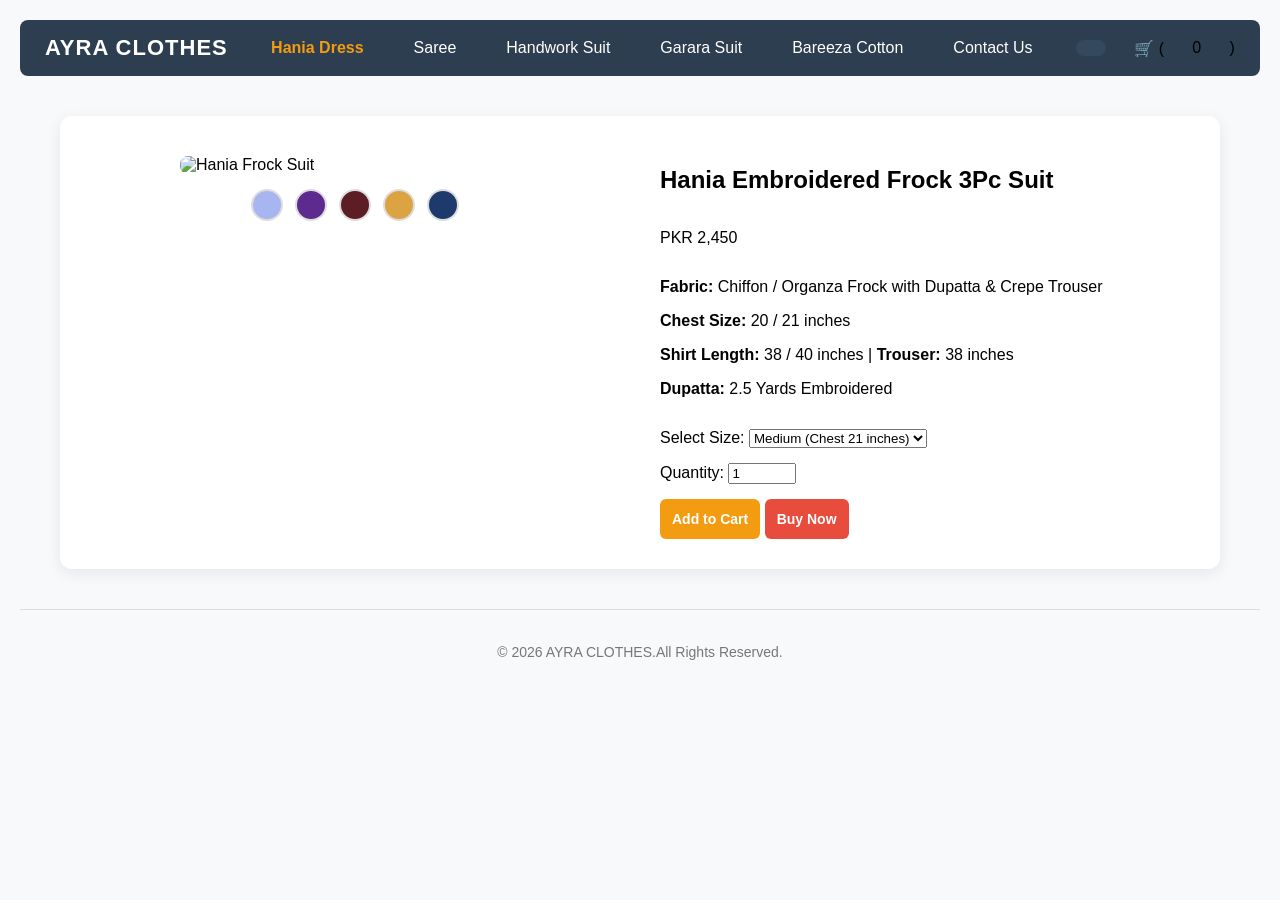
==== index.html @ dd054c4e "Add files via upload" ====
<!DOCTYPE html>
<html lang="en">
<head>
    <meta charset="UTF-8">
    <meta name="viewport" content="width=device-width, initial-scale=1.0">
    <title>AYRA CLOTHES</title>
    <link rel="stylesheet" href="style.css">
</head>
<body>

    <header>
    <header class="navbar">
        <div class="logo">AYRA CLOTHES</div>
        <nav class="nav-links">
            <a href="product.html" class="active">Hania Dress</a>
            <a href="saree.html">Saree</a>
            <a href="handwork.html">Handwork Suit</a>
            <a href="garara-suit.html">Garara Suit</a>
            <a href="cotton-suit.html">Bareeza Cotton</a>
            <a href="#" onclick="openContactModal()">Contact Us</a>
        </nav>
        <div class="cart-icon" onclick="openCartModal()" style="cursor: pointer;"></div>
    🛒 (<span id="cartCount">0</span>)
</div>
</header>

     <div class="product-container">
    <!-- Left Column: Image & Color Swatches -->
    <div class="product-image-section">
        <div class="image-box">
            <img id="mainImage" src="images/Hania_lavender.jpg" alt="Hania Frock Suit">
        </div>
        
        <!-- Color Selection Swatches -->
        <div class="color-swatches">
            <span class="swatch lavender" onclick="changeColor('images/Hania_lavender.jpg')"></span>
            <span class="swatch purple" onclick="changeColor('images/Hania_purple.jpg')"></span>
            <span class="swatch maroon" onclick="changeColor('images/Hania_maroon.jpg')"></span>
            <span class="swatch mustard" onclick="changeColor('images/Hania_mustard.jpg')"></span>
            <span class="swatch blue" onclick="changeColor('images/Hania_blue.jpg')"></span>
        </div>
    </div>

    <!-- Right Column: Product Info & Purchase Controls -->
    <div class="product-details-section">
        <h2>Hania Embroidered Frock 3Pc Suit</h2>
        <div class="price-tag">PKR 2,450</div>

        <div class="specs-box">
            <p><b>Fabric:</b> Chiffon / Organza Frock with Dupatta & Crepe Trouser</p>
            <p><b>Chest Size:</b> 20 / 21 inches</p>
            <p><b>Shirt Length:</b> 38 / 40 inches | <b>Trouser:</b> 38 inches</p>
            <p><b>Dupatta:</b> 2.5 Yards Embroidered</p>
        </div>

        <div class="option-group">
            <label>Select Size:</label>
            <select>
                <option>Medium (Chest 21 inches)</option>
                <option>Large (Chest 23 inches)</option>
            </select>
        </div>

        <div class="option-group">
            <label>Quantity:</label>
            <input type="number" value="1" min="1" style="width: 60px;">
        </div>

        <div class="button-group">
            <button class="btn add-cart" onclick="addToCart('Hania embroidered frock', 2450)">Add to Cart</button>
            <button class="btn buy-now" onclick="openModal()">Buy Now</button>
        </div>
    </div>
</div>
<!-- Contact Modal -->
<div id="contactModal" class="modal">
    <div class="modal-content">
        <span class="close-btn" onclick="closeContactModal()">&times;</span>
        <h3>Contact AYRA CLOTHES</h3>
        <p><b>Location:</b> Faisalabad, Pakistan</p>
    </div>
</div>
<!--Footer -->
<footer>
    <p>&copy; 2026 AYRA CLOTHES.All Rights Reserved.</p>
</footer>
<!-- Checkout Modal (Popup Form) -->
<div id="checkoutModal" class="modal">
    <div class="modal-content">
        <span class="close-btn" onclick="closeModal()">&times;</span>
        <h3>Complete Your Order</h3>
        <p><b>Product:</b> Hania Embroidered Frock 3Pc Suit (PKR 2,650 - Delivery Included)</p>

        <form id="orderForm" onsubmit="submitOrder(event)">
            <label>Full Name:</label>
            <input type="text" placeholder="Enter your full name" required>

            <label>Phone Number:</label>
            <input type="tel" placeholder="03XXXXXXXXX" required>

            <label>City:</label>
            <select required>
                <option value="">Select Your City</option>
                <option value="Faisalabad">Faisalabad</option>
                <option value="Lahore">Lahore</option>
                <option value="Karachi">Karachi</option>
                <option value="Islamabad">Islamabad</option>
            </select>

            <label>Delivery Address:</label>
            <textarea placeholder="Complete house address" required></textarea>

            <label>Payment Method:</label>
            <select id="paymentMethod" onchange="togglePaymentFields()" required style="width: 100%;padding: 8px; margin-bottom: 12px; border: 1px solid #ccc; border-radius: 4px;">
              <option value="">select payment method </option> 
                <option value="cod">Cash on Delivery (COD)</option>
                <option value="card">Debit / Credit Card</option>
            </select>
            <!-- YAHAN PASTE KAREIN -->
<p id="codNotice" style="display: none; color: #27ae60; font-size: 13px; margin-top: 5px; font-weight: bold;">
    🚚 PKR 200 Cash on Delivery charges added!
</p>

<!-- Iske niche Card Fields wala section hoga -->
<div id="cardFields" style="display: none; background: #f9f9f9; padding: 10px; border-radius: 5px; margin-bottom: 12px;">
    ...
</div>

            <div id="cardDetails" style="display: none; margin-top: 10px;">
                <label>Card Number:</label>
                <input type="text" placeholder="1234 5678 9101 1121" maxlength="19">

                <div style="display: flex; gap: 10px;">
                    <div style="flex: 1;">
                        <label>Expiry Date:</label>
                        <input type="text" placeholder="MM/YY" maxlength="5">
                    </div>
                    <div style="flex: 1;">
                        <label>CVV:</label>
                        <input type="password" placeholder="123" maxlength="3">
                    </div>
                </div>
            </div>

            <button type="submit" class="btn buy-now" style="margin-top: 15px;">Confirm Order</button>
        </form>
    </div>
</div>
<!-- Cart Modal Popup -->
<div id="cartModal" style="display: none; position: fixed; top: 0; left: 0; width: 100%; height: 100%; background: rgba(0,0,0,0.7); z-index: 999999; justify-content: center; align-items: center;">
    <div style="background: #ffffff; padding: 25px; border-radius: 8px; max-width: 450px; width: 90%; position: relative; color: #333333; box-shadow: 0 5px 15px rgba(0,0,0,0.3);">
        <span onclick="closeCartModal()" style="position: absolute; right: 15px; top: 10px; font-size: 28px; font-weight: bold; cursor: pointer; color: #333;">&times;</span>
        <h3 style="margin-top: 0; border-bottom: 2px solid #f1f1f1; padding-bottom: 10px;">Your Shopping Basket 🛒</h3>
        
        <div id="cartItemsList" style="margin-top: 15px; max-height: 250px; overflow-y: auto;">
            <!-- Added Items yahan show honge -->
        </div>

        <div style="margin-top: 20px; border-top: 1px solid #ddd; padding-top: 12px; display: flex; justify-content: space-between; align-items: center;">
            <h4 style="margin: 0;">Total: PKR <span id="cartTotal">0</span></h4>
            <div>
                <button onclick="clearCart()" style="background: #888; color: white; padding: 7px 12px; border: none; border-radius: 4px; cursor: pointer; margin-right: 5px;">Clear</button>
                <button onclick="closeCartModal(); openModal();" style="background: #27ae60; color: white; padding: 7px 15px; border: none; border-radius: 4px; cursor: pointer; font-weight: bold;">Checkout</button>
            </div>
        </div>
    </div>
</div>
</div>
<script src="script.js"></script>
<script>
let cart = JSON.parse(localStorage.getItem('cartItems')) || [];

function updateCartDisplay() {
    let cartElement = document.getElementById("cartCount");
    if (cartElement) {
        let totalCount = cart.reduce((sum, item) => sum + item.quantity, 0);
        cartElement.innerText = totalCount;
    }
}

// Product add karne ke liye
function addToCart(productName, price) {
    if(!productName) productName = "Handwork Heavy 3Pc Suit";
    if(!price) price = 3500;

    let existingItem = cart.find(item => item.name === productName);
    if (existingItem) {
        existingItem.quantity += 1;
    } else {
        cart.push({ name: productName, price: price, quantity: 1 });
    }
    localStorage.setItem('cartItems', JSON.stringify(cart));
    updateCartDisplay();
    alert("Item added to cart successfully!");
    }

// Basket open karne ke liye
function openCartModal() {
    let listContainer = document.getElementById("cartItemsList");
    let totalElement = document.getElementById("cartTotal");
    
    if (cart.length === 0) {
        listContainer.innerHTML = "<p style='text-align:center; color:#777;'>Your basket is empty!</p>";
        totalElement.innerText = "0";
    } else {
        let html = "<ul style='list-style: none; padding: 0; margin: 0;'>";
        let grandTotal = 0;
        cart.forEach((item) => {
            let itemTotal = item.price * item.quantity;
            grandTotal += itemTotal;
            html += `<li style='display: flex; justify-content: space-between; align-items: center; padding: 10px 0; border-bottom: 1px solid #eee;'>
                <div>
                    <strong style='font-size: 14px;'>${item.name}</strong><br>
                    <small style='color:#666;'>PKR ${item.price} x ${item.quantity}</small>
                </div>
                <div style='font-weight: bold; color: #e74c3c;'>
                    PKR ${itemTotal}
                </div>
            </li>`;
        });
        html += "</ul>";
        listContainer.innerHTML = html;
        totalElement.innerText = grandTotal.toLocaleString();
    }
    document.getElementById("cartModal").style.display = "flex";
}

function closeCartModal() {
    document.getElementById("cartModal").style.display = "none";
}

function clearCart() {
    cart = [];localStorage.removeItem('cartItems');
    updateCartDisplay();
    openCartModal();
}
function openModal() {
    let modal = document.getElementById("checkoutModal");
    if (modal) modal.style.display = "flex";

    togglePaymentFields(); //
}
document.addEventListener("DOMContentLoaded", updateCartDisplay);
</script>
</body>
</html>
---- style.css ----
body {
    font-family: Arial, sans-serif;
    background-color: #f8f9fa;
    margin: 0;
    padding: 20px;
}

header h1 {
    text-align: center;
    color: #2c3e50;
    letter-spacing: 2px;
}

.product-container {
    display: flex;
    max-width: 1100px;
    margin: 40px auto;
    background: #ffffff;
    padding: 30px;
    border-radius: 12px;
    gap: 40px;
    box-shadow: 0 4px 15px rgba(0, 0, 0, 0.08);
}

.product-image-section {
    flex: 1;
}

.product-image-section img {
    width: 100%;
    height: auto;
    border-radius: 8px;
    object-fit: cover;
}

.product-details-section {
    flex: 1;
    display: flex;
    flex-direction: column;
    gap: 15px;
}

.image-box img {
    width: 100%;
    height: auto;
    border-radius: 8px;
    display: block;
}

.color-swatches {
    display: flex;
    gap: 12px;
    margin: 15px 0;
    justify-content: center;
}

.swatch {
    width: 28px;
    height: 28px;
    border-radius: 50%;
    cursor: pointer;
    border: 2px solid #ddd;
    transition: transform 0.2s;
}

.swatch:hover {
    transform: scale(1.15);
}
.swatch.lavender { background-color: #dcd0ff; }
.swatch.purple   { background-color: #4b0082; }
.swatch.maroon   { background-color: #800000; }
.swatch.mustard  { background-color: #e1ad01; }
.swatch.blue     { background-color: #1a365d; }

.price {
    font-size: 22px;
    color: #27ae60;
    font-weight: bold;
    margin: 10px 0;
}

.specs {

    list-style: none;
    padding: 0;
    color: #555;
}

.specs li {
    margin-bottom: 8px;
    font-size: 14px;
    line-height: 1.4;
}

.btn-group {
    display: flex;
    gap: 10px;
    margin-top: 20px;
}

.btn {
    flex: 1;
    padding: 12px;
    border: none;
    border-radius: 6px;
    cursor: pointer;
    font-weight: bold;
    font-size: 14px;
}

.add-cart { background-color: #f39c12; color: #fff; }
.buy-now { background-color: #e74c3c; color: #fff; }hg\
.navbar {
    display: flex;
    justify-content: space-between;
    align-items: center;
    background-color: #2c3e50;
    padding: 15px 30px;
    color: white;
    border-radius: 8px;
    margin-bottom: 25px;
}

.logo {
    font-size: 22px;
    font-weight: bold;
    letter-spacing: 1.5px;
}

.nav-links a {
    color: white;
    text-decoration: none;
    margin: 0 15px;
    font-size: 16px;
    transition: color 0.2s;
}

.nav-links a.active, .nav-links a:hover {
    color: #f39c12;
    font-weight: bold;
}

.cart-icon {
    font-size: 18px;
    cursor: pointer;
    background-color: #34495e;
    padding: 8px 15px;
    border-radius: 20px;
}
header h1 {
    display: none; /* Purane header title ko hide karne ke liye */
}

.navbar {
    display: flex;
    justify-content: space-between;
    align-items: center;
    background-color: #2c3e50;
    padding: 15px 25px;
    border-radius: 8px;
    margin-bottom: 25px;
}

.logo {
    font-size: 22px;
    font-weight: bold;
    color: #ffffff;
    letter-spacing: 1px;
}

.nav-links {
    display: flex;
    gap: 20px;
}

.nav-links a {
    color: #ffffff;
    text-decoration: none;
    font-size: 16px;
    font-weight: 500;
}

.nav-links a.active, .nav-links a:hover {
    color: #f39c12;
}

.cart-icon {
    color: #ffffff;
    background-color: #34495e;
    padding: 8px 15px;
    border-radius: 20px;
    font-size: 15px;
    cursor: pointer;
}
/* Modal (Popup) Styling */
.modal {
    display: none;
    position: fixed;
    top: 0; left: 0;
    width: 100%; height: 100%;
    background-color: rgba(0, 0, 0, 0.6);
    justify-content: center;
    align-items: center;
    z-index: 1000;
}

.modal-content {
    background-color: #fff;
    padding: 25px;
    border-radius: 10px;
    width: 90%;
    max-width: 400px;
    position: relative;
    box-shadow: 0 5px 15px rgba(0,0,0,0.3);
}

.close-btn {
    position: absolute;
    top: 10px; right: 15px;
    font-size: 24px;
    cursor: pointer;
    color: #888;
}

#orderForm label {
    display: block;
    margin-top: 10px;
    font-size: 14px;
    font-weight: bold;
}

#orderForm input, #orderForm textarea {
    width: 100%;
    padding: 8px;
    margin-top: 5px;
    border: 1px solid #ccc;
    border-radius: 5px;
    box-sizing: border-box;
}

#orderForm textarea { height: 70px; resize: none; }

#orderForm button {
    width: 100%;
    margin-top: 15px;
}

/* Footer Styling */
footer {
    text-align: center;
    padding: 20px;
    margin-top: 40px;
    color: #777;
    font-size: 14px;
    border-top: 1px solid #ddd;
}
.size-selection, .quantity-box {
    margin: 12px 0;
    text-align: left;
}

.size-selection select, .quantity-box input, #orderForm select {
    width: 100%;
    padding: 8px;
    margin-top: 5px;
    border: 1px solid #ccc;
    border-radius: 5px;
    font-size: 14px;
    box-sizing: border-box;
}

.quantity-box input {
    width: 80px;
    display: block;
}
.products-grid {
    display: flex;
    flex-wrap: wrap;
    gap: 20px;
    justify-content: center;
    padding: 20px;
}

.product-card {
    background: #ffffff;
    border-radius: 10px;
    padding: 15px;
    width: 250px;
    box-shadow: 0 4px 10px rgba(0,0,0,0.1);
    text-align: center;
}

.product-card img {
    width: 100%;
    height: 300px;
    object-fit: cover;
    border-radius: 8px;
}
/* Modal Pop-up Styling */
.modal {
    display: none;
    position: fixed;
    top: 0;
    left: 0;
    width: 100%;
    height: 100%;
    background-color: rgba(0, 0, 0, 0.6);
    z-index: 1000;
    justify-content: center;
    align-items: center;
}

.modal-content {
    background-color: #ffffff;
    padding: 25px;
    border-radius: 8px;
    width: 90%;
    max-width: 450px;
    position: relative;
    box-shadow: 0 4px 15px rgba(0, 0, 0, 0.3);
}

.close-btn {
    position: absolute;
    right: 15px;
    top: 10px;
    font-size: 24px;
    font-weight: bold;
    cursor: pointer;
    color: #666;
}

.modal-content form {
    display: flex;
    flex-direction: column;
    gap: 10px;
    margin-top: 15px;
}

.modal-content input, 
.modal-content select, 
.modal-content textarea {
    width: 100%;
    padding: 8px;
    border: 1px solid #ccc;
    border-radius: 4px;
    box-sizing: border-box;
}
/* Modal Main Layout */
/* Modal Main Layout */
.modal {
    display: none;
    position: fixed;
    top: 0;
    left: 0;
    width: 100%;
    height: 100%;
    background-color: rgba(0, 0, 0, 0.6);
    z-index: 1000;
    justify-content: center;
    align-items: center;
}

/* Jab Buy Now click ho toh ye class active hogi */
.modal.show {
    display: flex !important;
}
.modal-content {
    background-color: #ffffff;
    padding: 25px;
    border-radius: 8px;
    width: 90%;
    max-width: 450px;
    position: relative;
    box-shadow: 0 4px 15px rgba(0, 0, 0, 0.3);
}
/* Product Gallery Layout */
.product-images, 
.product-gallery {
    display: flex;
    flex-direction: column;
    align-items: center;
    max-width: 420px;
    margin: 0 auto;
}

/* Main Top Image */
.main-image img, 
#mainImg, 
.product-images > img {
    width: 100%;
    max-height: 400px;
    object-fit: contain;
    border-radius: 8px;
    margin-bottom: 12px;
}

/* Bottom Small Thumbnails Row */
.small-img-group, 
.thumbnail-container, 
.small-images {
    display: flex;
    gap: 8px;
    justify-content: center;
    flex-wrap: wrap;
    width: 100%;
}

.small-img, 
.small-img-group img, 
.thumbnail-container img {
    width: 60px !important;
    height: 60px !important;
    object-fit: cover;
    border-radius: 6px;
    border: 1px solid #ddd;
    cursor: pointer;
    transition: 0.2s;
}

.small-img:hover, 
.small-img-group img:hover {
    border-color: #000;
    transform: scale(1.05);
}
/* Universal Product Images Fix */
.product-details img,
.product-container img,
body img {
    max-width: 350px !important;
    height: auto;
    display: block;
    margin: 10px auto;
    border-radius: 8px;
}

/* If thumbnails are inside a row */
.small-img-row img,
.small-img-group img,
.small-img {
    width: 70px !important;
    height: 70px !important;
    object-fit: cover;
    display: inline-block !important;
    margin: 5px !important;
}
/* Product Gallery Layout */
.product-gallery {
    display: flex;
    flex-direction: column;
    align-items: center;
    max-width: 400px;
    margin: 0 auto;
}

/* Top Main Big Image */
#mainImage {
    width: 100%;
    max-width: 350px !important;
    height: auto;
    border-radius: 8px;
    margin-bottom: 12px;
}

/* Bottom Thumbnails Row */
.thumbnail-group {
    display: flex !important;
    flex-direction: row !important;
    gap: 8px;
    justify-content: center;
    flex-wrap: wrap;
}

/* Small Thumbnail Images */
.thumbnail-group img {
    width: 65px !important;
    height: 65px !important;
    object-fit: cover;
    border-radius: 6px;
    border: 1px solid #ccc;
    cursor: pointer;
    transition: 0.2s;
}

.thumbnail-group img:hover {
    border-color: #000;
    transform: scale(1.05);
}
/* Color Swatches Fix */
.swatch.lavender {
    background-color: #a7b5f0 !important; /* Pehle color circle ka light lavender shade */
}

.swatch.purple {
    background-color: #5d2a8f !important;
}

.swatch.maroon {
    background-color: #5c1d24 !important;
}

.swatch.mustard {
    background-color: #dca342 !important;
}

.swatch.blue {
    background-color: #1e3a6d !important;
}
/* Modal Base CSS */
.modal {
    display: none;
    position: fixed;
    z-index: 10000;
    left: 0;
    top: 0;
    width: 100%;
    height: 100%;
    background-color: rgba(0, 0, 0, 0.6);
    justify-content: center;
    align-items: center;
}

.modal.show {
    display: flex !important;
}
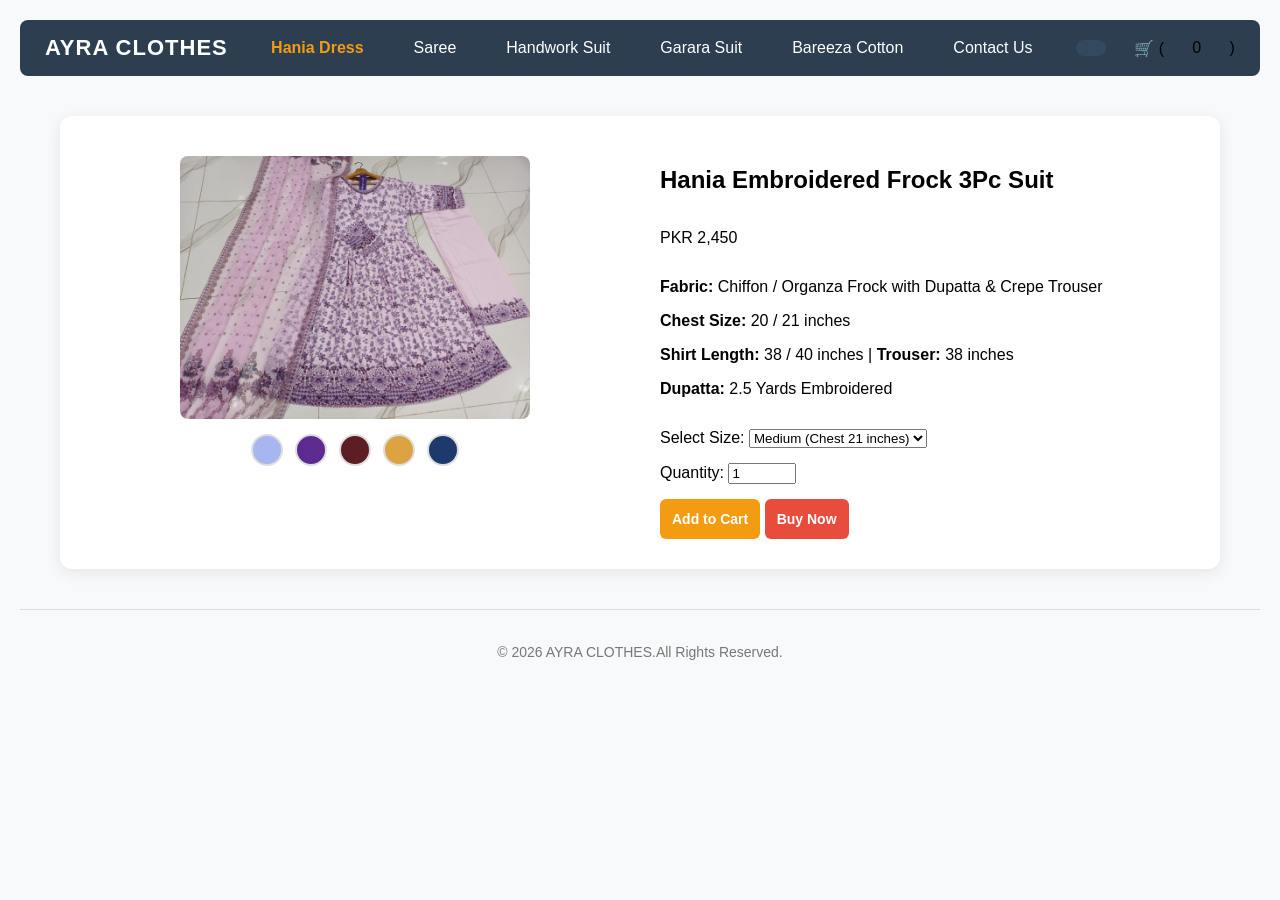
==== commit a468568b: "Update index.html" ====
--- a/index.html
+++ b/index.html
@@ -12,7 +12,7 @@
     <header class="navbar">
         <div class="logo">AYRA CLOTHES</div>
         <nav class="nav-links">
-            <a href="product.html" class="active">Hania Dress</a>
+            <a href="index.html" class="active">Hania Dress</a>
             <a href="saree.html">Saree</a>
             <a href="handwork.html">Handwork Suit</a>
             <a href="garara-suit.html">Garara Suit</a>
@@ -243,4 +243,4 @@
 document.addEventListener("DOMContentLoaded", updateCartDisplay);
 </script>
 </body>
-</html>+</html>
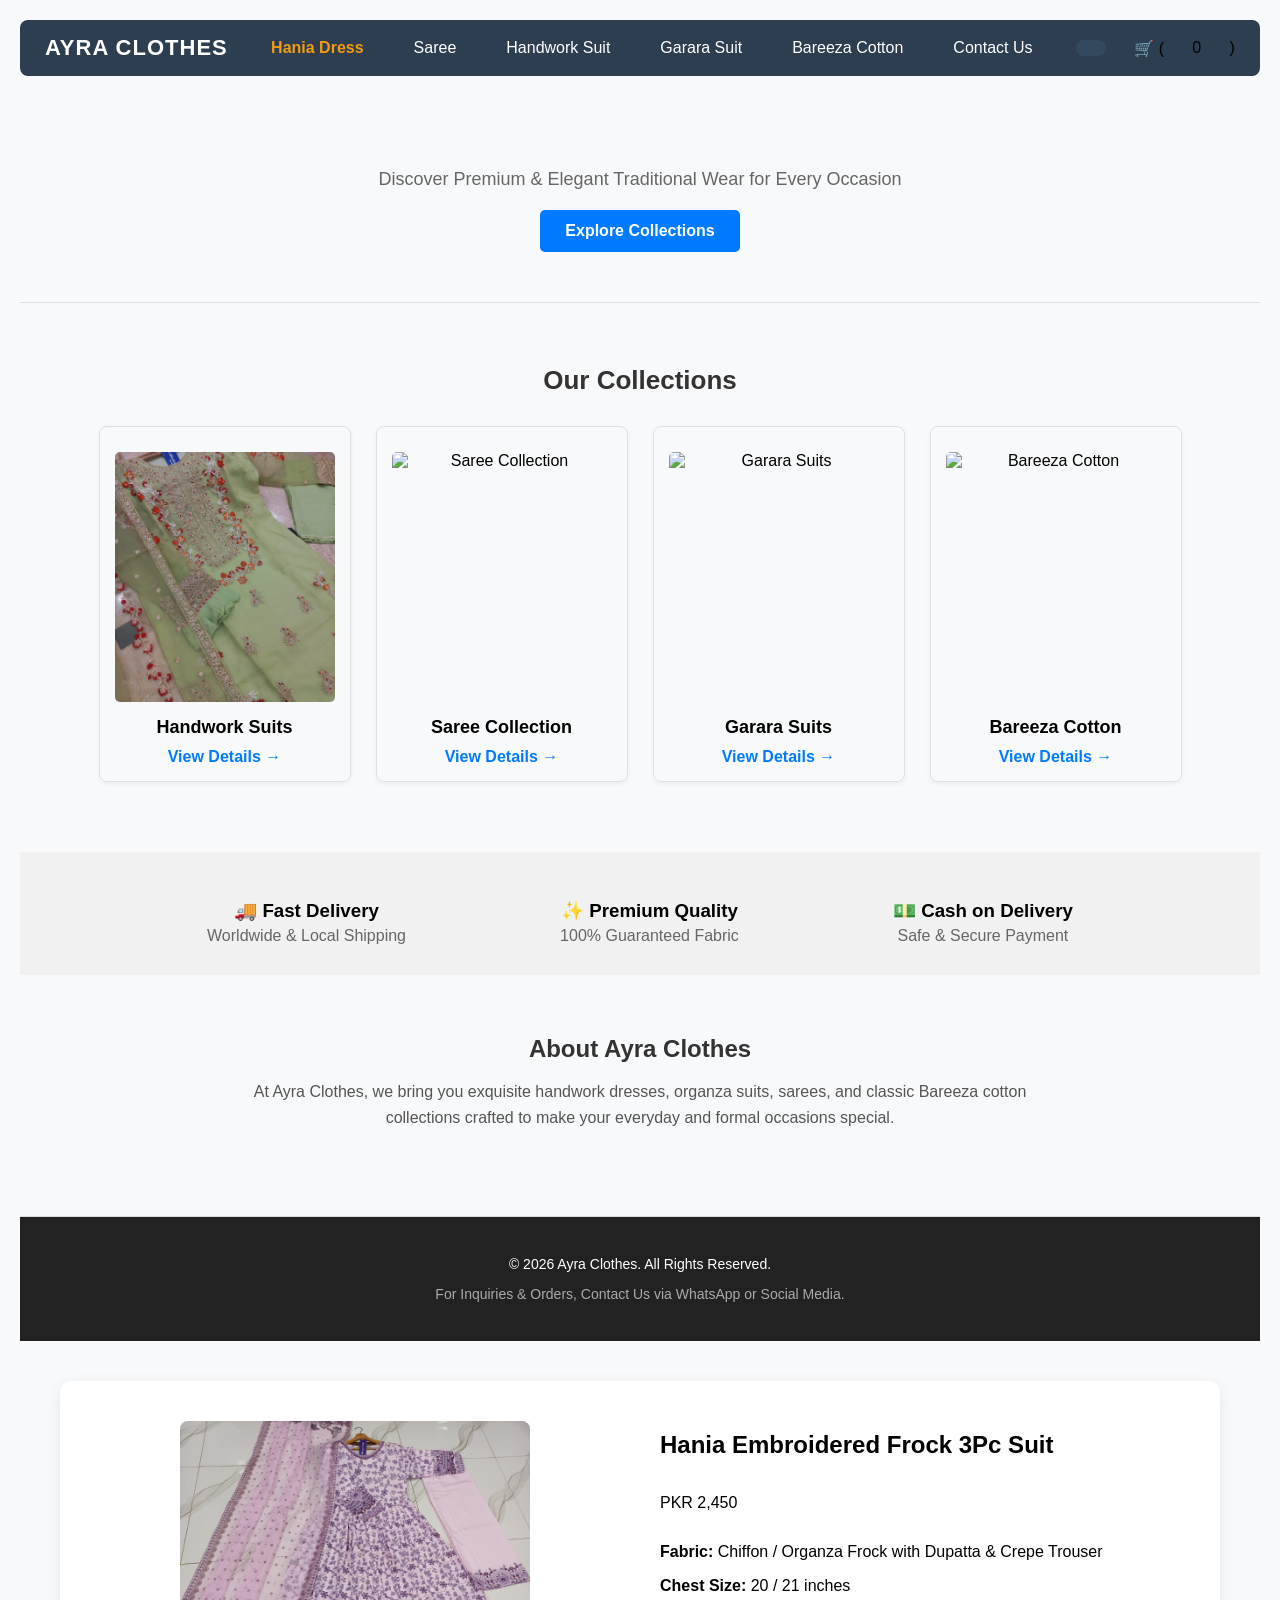
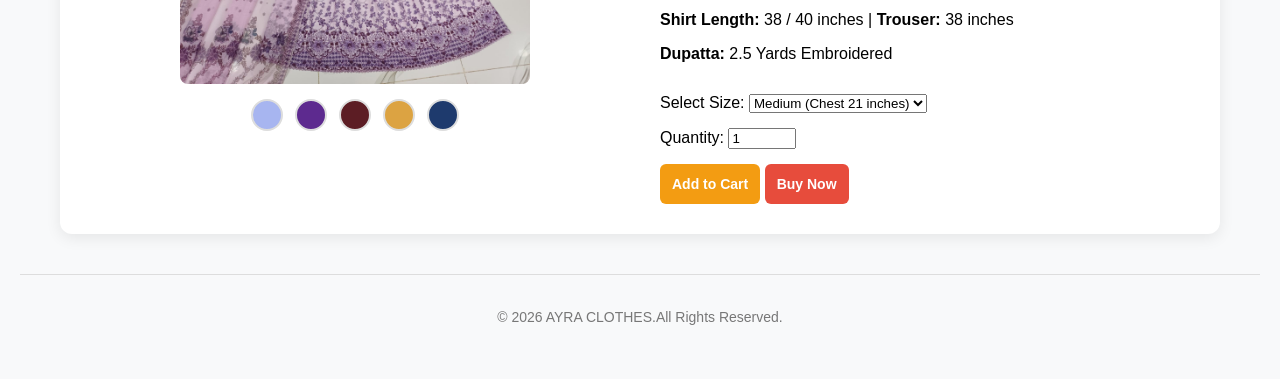
==== commit 2cc7744f: "Update index.html" ====
--- a/index.html
+++ b/index.html
@@ -23,7 +23,78 @@
     🛒 (<span id="cartCount">0</span>)
 </div>
 </header>
-
+<!-- Hero Banner Section -->
+<section style="background: #f8f9fa; padding: 50px 20px; text-align: center; border-bottom: 1px solid #e0e0e0;">
+  <h1 style="font-size: 32px; color: #333; margin-bottom: 10px;">Welcome to Ayra Clothes</h1>
+  <p style="font-size: 18px; color: #666; margin-bottom: 20px;">Discover Premium & Elegant Traditional Wear for Every Occasion</p>
+  <a href="#categories" style="display: inline-block; padding: 12px 25px; background: #007bff; color: white; text-decoration: none; border-radius: 5px; font-weight: bold;">Explore Collections</a>
+</section>
+
+<!-- Featured Categories Grid -->
+<section id="categories" style="padding: 40px 20px; text-align: center;">
+  <h2 style="font-size: 26px; color: #333; margin-bottom: 30px;">Our Collections</h2>
+  <div style="display: flex; flex-wrap: wrap; justify-content: center; gap: 25px;">
+    
+    <!-- Category Card 1 -->
+    <div style="border: 1px solid #e0e0e0; border-radius: 8px; padding: 15px; width: 220px; box-shadow: 0 2px 5px rgba(0,0,0,0.05);">
+      <img src="handwork/handwork_green.jpg" alt="Handwork Collection" style="width: 100%; border-radius: 5px; height: 250px; object-fit: cover;">
+      <h3 style="font-size: 18px; margin: 15px 0 10px;">Handwork Suits</h3>
+      <a href="handwork.html" style="text-decoration: none; color: #007bff; font-weight: bold;">View Details &rarr;</a>
+    </div>
+
+    <!-- Category Card 2 -->
+    <div style="border: 1px solid #e0e0e0; border-radius: 8px; padding: 15px; width: 220px; box-shadow: 0 2px 5px rgba(0,0,0,0.05);">
+      <img src="images/saree.jpg" alt="Saree Collection" style="width: 100%; border-radius: 5px; height: 250px; object-fit: cover;">
+      <h3 style="font-size: 18px; margin: 15px 0 10px;">Saree Collection</h3>
+      <a href="saree.html" style="text-decoration: none; color: #007bff; font-weight: bold;">View Details &rarr;</a>
+    </div>
+
+    <!-- Category Card 3 -->
+    <div style="border: 1px solid #e0e0e0; border-radius: 8px; padding: 15px; width: 220px; box-shadow: 0 2px 5px rgba(0,0,0,0.05);">
+      <img src="images/garara.jpg" alt="Garara Suits" style="width: 100%; border-radius: 5px; height: 250px; object-fit: cover;">
+      <h3 style="font-size: 18px; margin: 15px 0 10px;">Garara Suits</h3>
+      <a href="garara-suit.html" style="text-decoration: none; color: #007bff; font-weight: bold;">View Details &rarr;</a>
+    </div>
+
+    <!-- Category Card 4 -->
+    <div style="border: 1px solid #e0e0e0; border-radius: 8px; padding: 15px; width: 220px; box-shadow: 0 2px 5px rgba(0,0,0,0.05);">
+      <img src="images/cotton.jpg" alt="Bareeza Cotton" style="width: 100%; border-radius: 5px; height: 250px; object-fit: cover;">
+      <h3 style="font-size: 18px; margin: 15px 0 10px;">Bareeza Cotton</h3>
+      <a href="cotton-suit.html" style="text-decoration: none; color: #007bff; font-weight: bold;">View Details &rarr;</a>
+    </div>
+
+  </div>
+</section>
+
+<!-- Trust Badges -->
+<section style="background: #f1f1f1; padding: 30px 20px; text-align: center; margin-top: 30px;">
+  <div style="display: flex; flex-wrap: wrap; justify-content: space-around; gap: 20px; max-width: 1000px; margin: 0 auto;">
+    <div>
+      <h3 style="margin-bottom: 5px;">🚚 Fast Delivery</h3>
+      <p style="color: #666; margin: 0;">Worldwide & Local Shipping</p>
+    </div>
+    <div>
+      <h3 style="margin-bottom: 5px;">✨ Premium Quality</h3>
+      <p style="color: #666; margin: 0;">100% Guaranteed Fabric</p>
+    </div>
+    <div>
+      <h3 style="margin-bottom: 5px;">💵 Cash on Delivery</h3>
+      <p style="color: #666; margin: 0;">Safe & Secure Payment</p>
+    </div>
+  </div>
+</section>
+
+<!-- About Section -->
+<section style="padding: 40px 20px; text-align: center; max-width: 800px; margin: 0 auto;">
+  <h2 style="font-size: 24px; color: #333; margin-bottom: 15px;">About Ayra Clothes</h2>
+  <p style="color: #555; line-height: 1.6;">At Ayra Clothes, we bring you exquisite handwork dresses, organza suits, sarees, and classic Bareeza cotton collections crafted to make your everyday and formal occasions special.</p>
+</section>
+
+<!-- Footer Section -->
+<footer style="background: #222; color: #fff; text-align: center; padding: 25px 20px; margin-top: 30px;">
+  <p style="margin-bottom: 10px;">&copy; 2026 Ayra Clothes. All Rights Reserved.</p>
+  <p style="font-size: 14px; color: #aaa;">For Inquiries & Orders, Contact Us via WhatsApp or Social Media.</p>
+</footer>
      <div class="product-container">
     <!-- Left Column: Image & Color Swatches -->
     <div class="product-image-section">
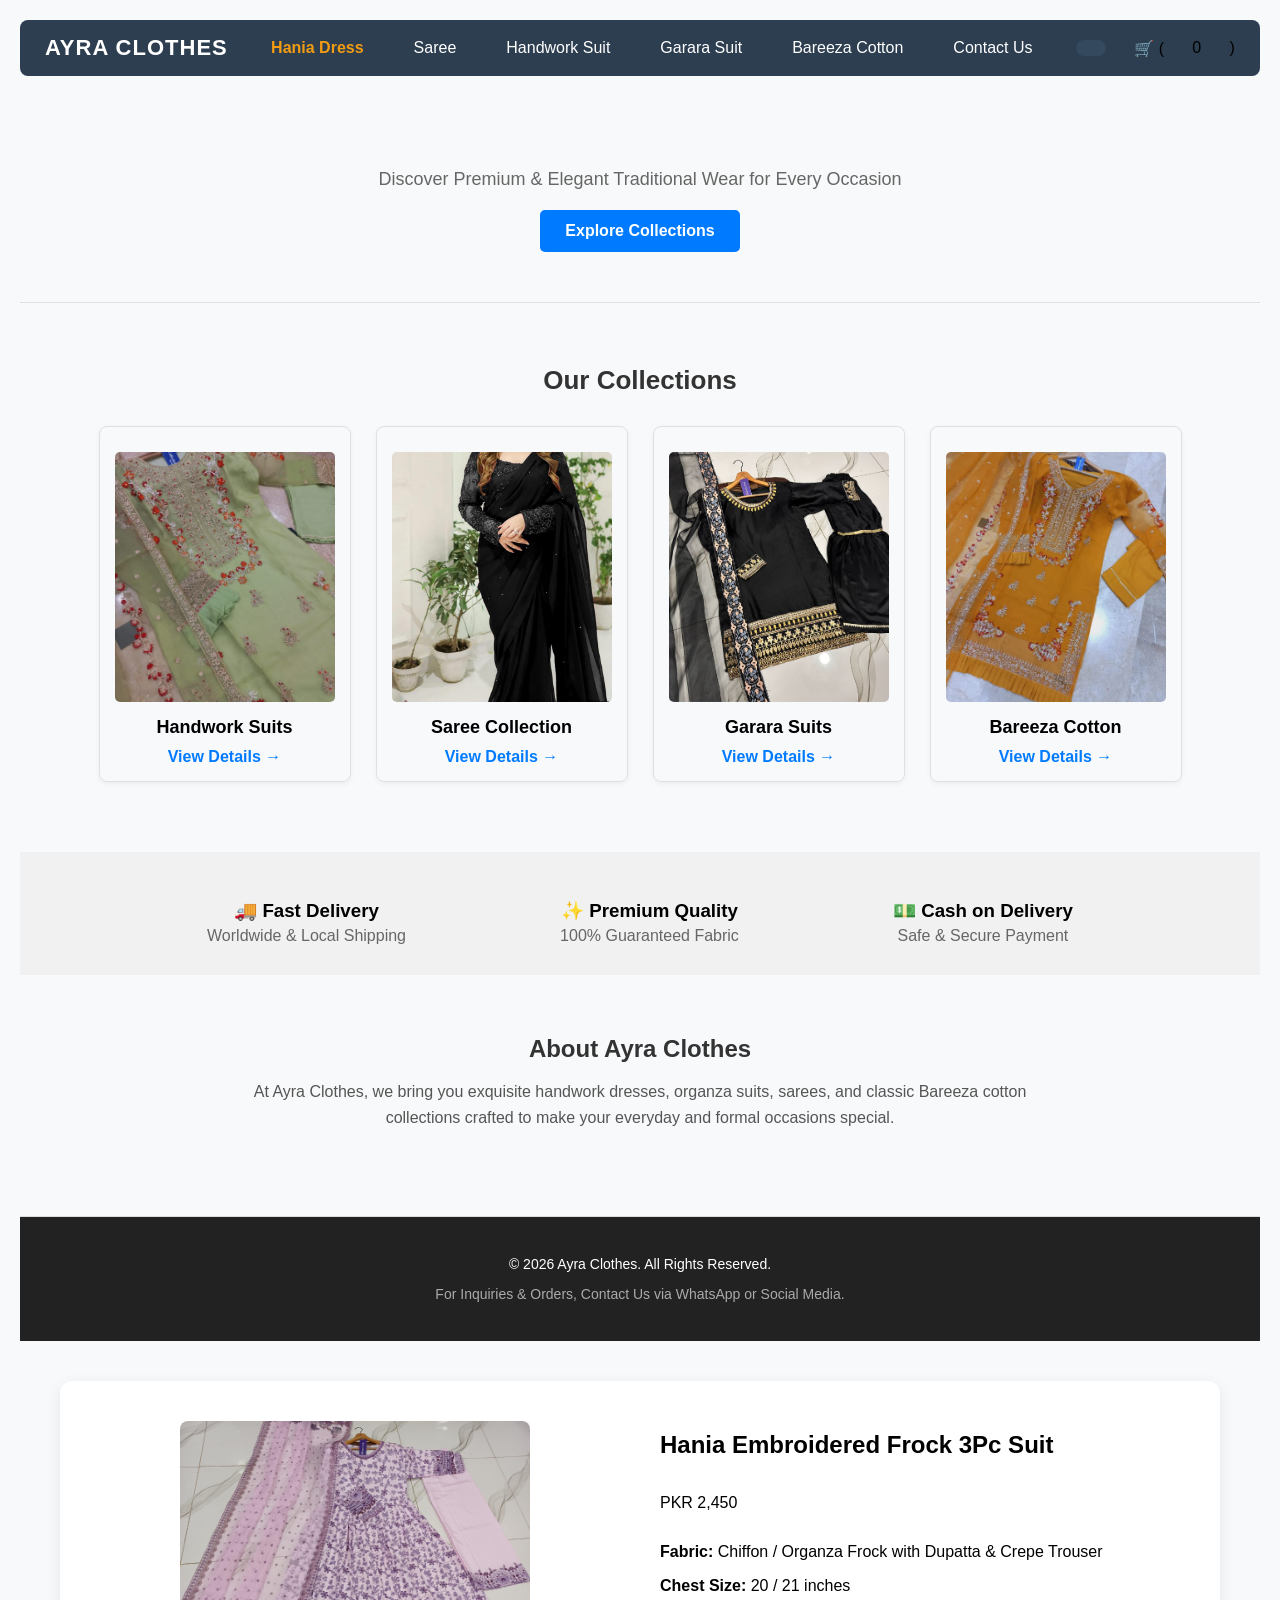
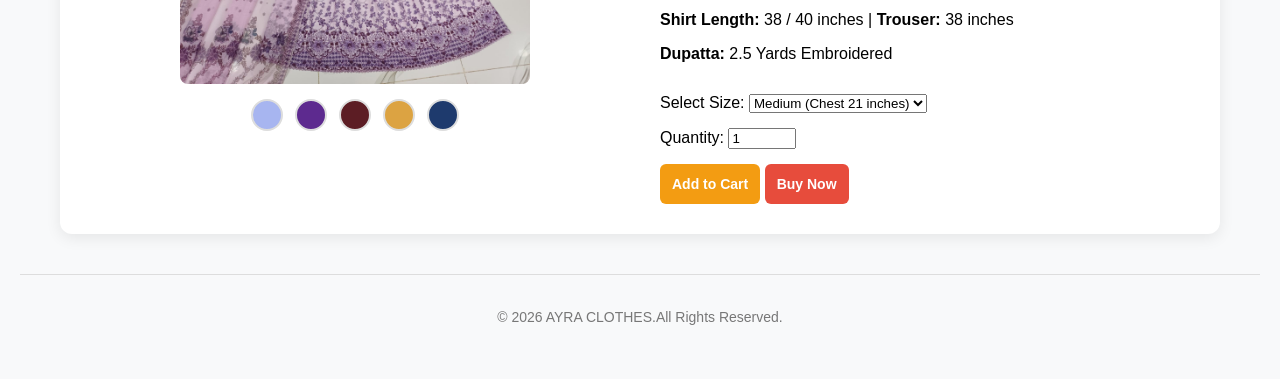
==== commit d7affbd0: "Update index.html" ====
--- a/index.html
+++ b/index.html
@@ -37,34 +37,35 @@
     
     <!-- Category Card 1 -->
     <div style="border: 1px solid #e0e0e0; border-radius: 8px; padding: 15px; width: 220px; box-shadow: 0 2px 5px rgba(0,0,0,0.05);">
-      <img src="handwork/handwork_green.jpg" alt="Handwork Collection" style="width: 100%; border-radius: 5px; height: 250px; object-fit: cover;">
+      <img src="handwork_green.jpg" alt="Handwork Collection" style="width: 100%; border-radius: 5px; height: 250px; object-fit: cover;">
       <h3 style="font-size: 18px; margin: 15px 0 10px;">Handwork Suits</h3>
       <a href="handwork.html" style="text-decoration: none; color: #007bff; font-weight: bold;">View Details &rarr;</a>
     </div>
 
     <!-- Category Card 2 -->
     <div style="border: 1px solid #e0e0e0; border-radius: 8px; padding: 15px; width: 220px; box-shadow: 0 2px 5px rgba(0,0,0,0.05);">
-      <img src="images/saree.jpg" alt="Saree Collection" style="width: 100%; border-radius: 5px; height: 250px; object-fit: cover;">
+      <img src="saree_black.jpg" alt="Saree Collection" style="width: 100%; border-radius: 5px; height: 250px; object-fit: cover;">
       <h3 style="font-size: 18px; margin: 15px 0 10px;">Saree Collection</h3>
       <a href="saree.html" style="text-decoration: none; color: #007bff; font-weight: bold;">View Details &rarr;</a>
     </div>
 
     <!-- Category Card 3 -->
     <div style="border: 1px solid #e0e0e0; border-radius: 8px; padding: 15px; width: 220px; box-shadow: 0 2px 5px rgba(0,0,0,0.05);">
-      <img src="images/garara.jpg" alt="Garara Suits" style="width: 100%; border-radius: 5px; height: 250px; object-fit: cover;">
+      <img src="garara_black.jpg" alt="Garara Suits" style="width: 100%; border-radius: 5px; height: 250px; object-fit: cover;">
       <h3 style="font-size: 18px; margin: 15px 0 10px;">Garara Suits</h3>
       <a href="garara-suit.html" style="text-decoration: none; color: #007bff; font-weight: bold;">View Details &rarr;</a>
     </div>
 
     <!-- Category Card 4 -->
     <div style="border: 1px solid #e0e0e0; border-radius: 8px; padding: 15px; width: 220px; box-shadow: 0 2px 5px rgba(0,0,0,0.05);">
-      <img src="images/cotton.jpg" alt="Bareeza Cotton" style="width: 100%; border-radius: 5px; height: 250px; object-fit: cover;">
+      <img src="handwork_mustard.jpg" alt="Bareeza Cotton" style="width: 100%; border-radius: 5px; height: 250px; object-fit: cover;">
       <h3 style="font-size: 18px; margin: 15px 0 10px;">Bareeza Cotton</h3>
       <a href="cotton-suit.html" style="text-decoration: none; color: #007bff; font-weight: bold;">View Details &rarr;</a>
     </div>
 
   </div>
 </section>
+ 
 
 <!-- Trust Badges -->
 <section style="background: #f1f1f1; padding: 30px 20px; text-align: center; margin-top: 30px;">
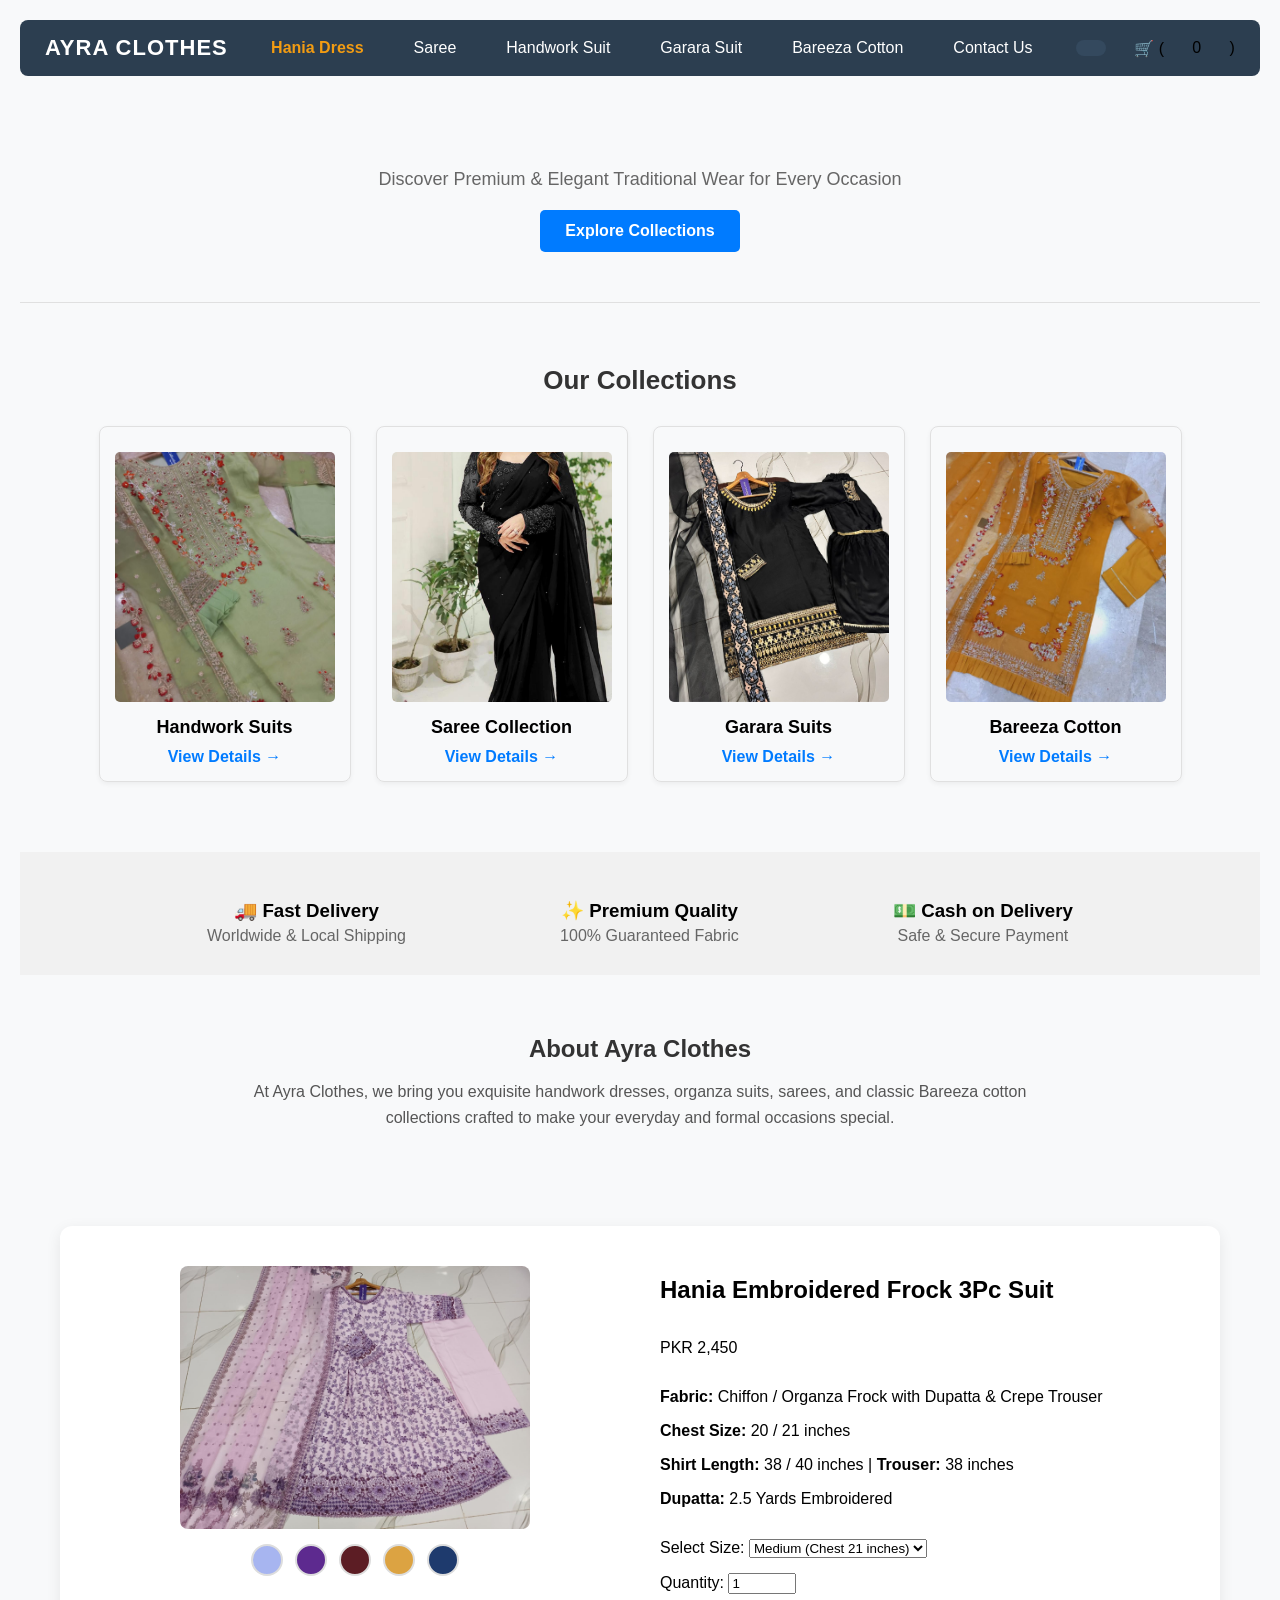
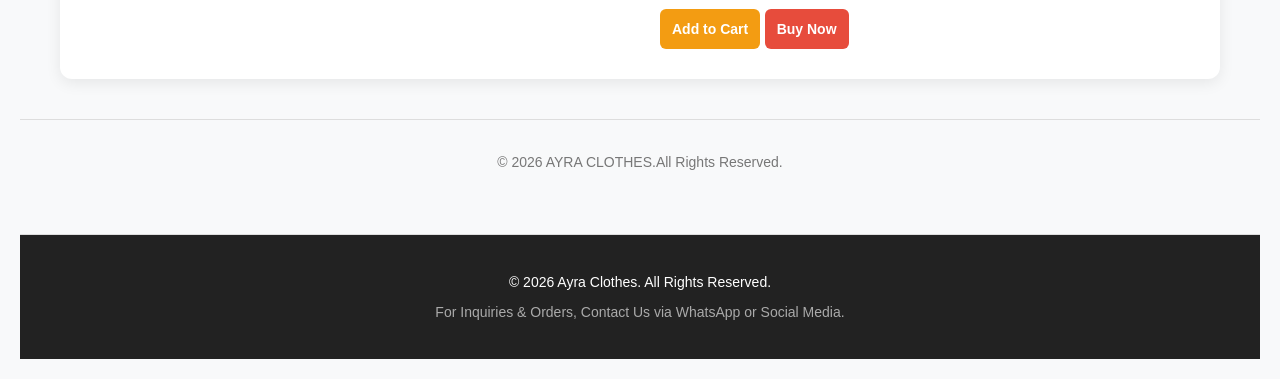
==== commit d1e6c896: "Update index.html" ====
--- a/index.html
+++ b/index.html
@@ -90,12 +90,7 @@
   <h2 style="font-size: 24px; color: #333; margin-bottom: 15px;">About Ayra Clothes</h2>
   <p style="color: #555; line-height: 1.6;">At Ayra Clothes, we bring you exquisite handwork dresses, organza suits, sarees, and classic Bareeza cotton collections crafted to make your everyday and formal occasions special.</p>
 </section>
-
-<!-- Footer Section -->
-<footer style="background: #222; color: #fff; text-align: center; padding: 25px 20px; margin-top: 30px;">
-  <p style="margin-bottom: 10px;">&copy; 2026 Ayra Clothes. All Rights Reserved.</p>
-  <p style="font-size: 14px; color: #aaa;">For Inquiries & Orders, Contact Us via WhatsApp or Social Media.</p>
-</footer>
+        
      <div class="product-container">
     <!-- Left Column: Image & Color Swatches -->
     <div class="product-image-section">
@@ -314,5 +309,10 @@
 }
 document.addEventListener("DOMContentLoaded", updateCartDisplay);
 </script>
+        <!-- Footer Section -->
+<footer style="background: #222; color: #fff; text-align: center; padding: 25px 20px; margin-top: 30px;">
+  <p style="margin-bottom: 10px;">&copy; 2026 Ayra Clothes. All Rights Reserved.</p>
+  <p style="font-size: 14px; color: #aaa;">For Inquiries & Orders, Contact Us via WhatsApp or Social Media.</p>
+</footer>
 </body>
 </html>
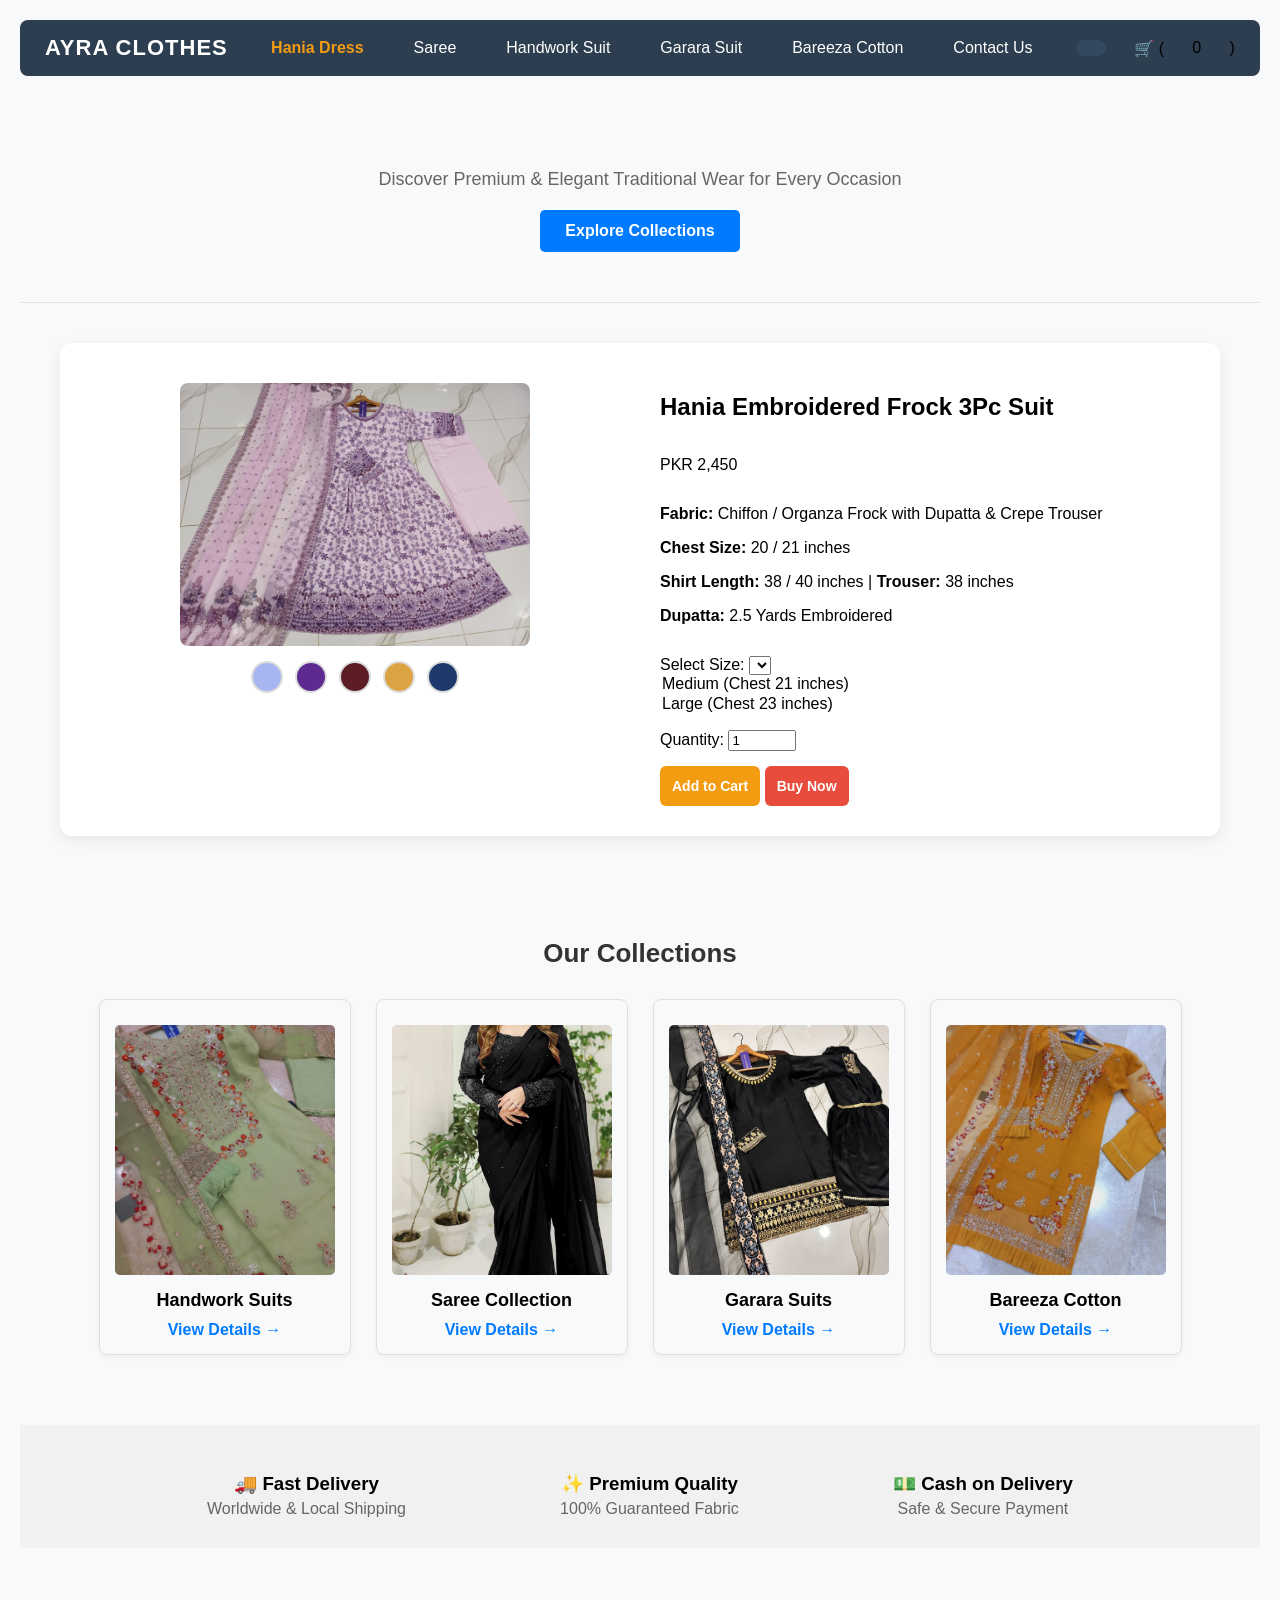
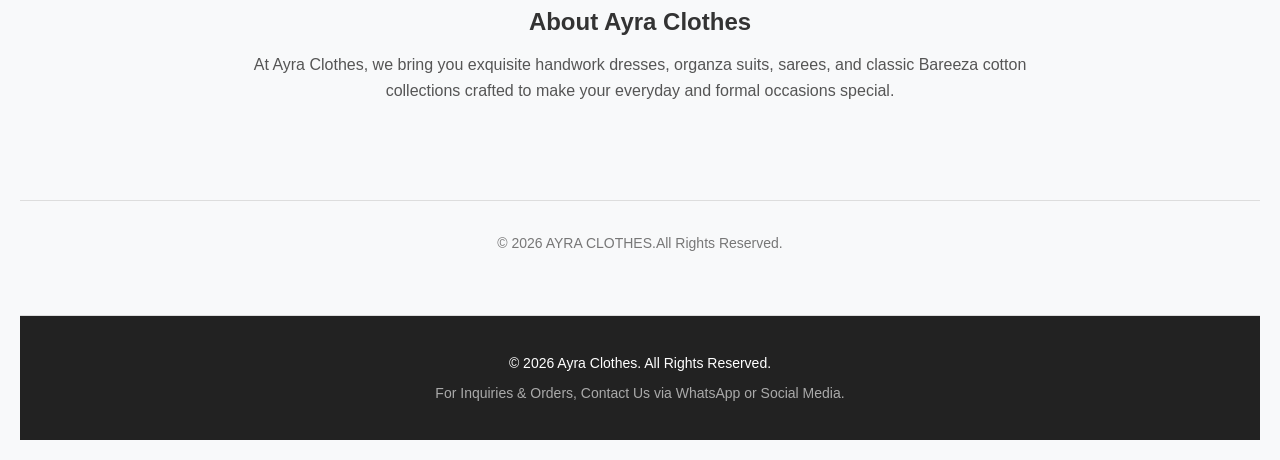
==== commit 83325a87: "Update index.html" ====
--- a/index.html
+++ b/index.html
@@ -22,14 +22,63 @@
         <div class="cart-icon" onclick="openCartModal()" style="cursor: pointer;"></div>
     🛒 (<span id="cartCount">0</span>)
 </div>
-</header>
+</header>        
 <!-- Hero Banner Section -->
 <section style="background: #f8f9fa; padding: 50px 20px; text-align: center; border-bottom: 1px solid #e0e0e0;">
   <h1 style="font-size: 32px; color: #333; margin-bottom: 10px;">Welcome to Ayra Clothes</h1>
   <p style="font-size: 18px; color: #666; margin-bottom: 20px;">Discover Premium & Elegant Traditional Wear for Every Occasion</p>
-  <a href="#categories" style="display: inline-block; padding: 12px 25px; background: #007bff; color: white; text-decoration: none; border-radius: 5px; font-weight: bold;">Explore Collections</a>
+ <a href="#categories" style="display: inline-block; padding: 12px 25px; background: #007bff; color: white; text-decoration: none; border-radius: 5px; font-weight: bold;">Explore Collections</a>
 </section>
-
+<div class="product-container">
+    <!-- Left Column: Image & Color Swatches -->
+    <div class="product-image-section">
+        <div class="image-box">
+            <img id="mainImage" src="images/Hania_lavender.jpg" alt="Hania Frock Suit">
+        </div>
+        
+        <!-- Color Selection Swatches -->
+        <div class="color-swatches">
+            <span class="swatch lavender" onclick="changeColor('images/Hania_lavender.jpg')"></span>
+            <span class="swatch purple" onclick="changeColor('images/Hania_purple.jpg')"></span>
+            <span class="swatch maroon" onclick="changeColor('images/Hania_maroon.jpg')"></span>
+            <span class="swatch mustard" onclick="changeColor('images/Hania_mustard.jpg')"></span>
+            <span class="swatch blue" onclick="changeColor('images/Hania_blue.jpg')"></span>
+        </div>
+    </div>
+
+    <!-- Right Column: Product Info & Purchase Controls -->
+    <div class="product-details-section">
+        <h2>Hania Embroidered Frock 3Pc Suit</h2>
+        <div class="price-tag">PKR 2,450</div>
+
+        <div class="specs-box">
+            <p><b>Fabric:</b> Chiffon / Organza Frock with Dupatta & Crepe Trouser</p>
+            <p><b>Chest Size:</b> 20 / 21 inches</p>
+            <p><b>Shirt Length:</b> 38 / 40 inches | <b>Trouser:</b> 38 inches</p>
+            <p><b>Dupatta:</b> 2.5 Yards Embroidered</p>
+        </div>
+
+        <div class="option-group">
+            <label>Select Size:</label>
+            <select>
+                  <select>
+                <option>Medium (Chest 21 inches)</option>
+                <option>Large (Chest 23 inches)</option>
+            </select>
+        </div>
+
+        <div class="option-group">
+            <label>Quantity:</label>
+            <input type="number" value="1" min="1" style="width: 60px;">
+        </div>
+
+        <div class="button-group">
+              <button class="btn add-cart" onclick="addToCart('Hania embroidered frock', 2450)">Add to Cart</button>
+            <button class="btn buy-now" onclick="openModal()">Buy Now</button>
+        </div>
+    </div>
+</div>
+            
 <!-- Featured Categories Grid -->
 <section id="categories" style="padding: 40px 20px; text-align: center;">
   <h2 style="font-size: 26px; color: #333; margin-bottom: 30px;">Our Collections</h2>
@@ -90,55 +139,6 @@
   <h2 style="font-size: 24px; color: #333; margin-bottom: 15px;">About Ayra Clothes</h2>
   <p style="color: #555; line-height: 1.6;">At Ayra Clothes, we bring you exquisite handwork dresses, organza suits, sarees, and classic Bareeza cotton collections crafted to make your everyday and formal occasions special.</p>
 </section>
-        
-     <div class="product-container">
-    <!-- Left Column: Image & Color Swatches -->
-    <div class="product-image-section">
-        <div class="image-box">
-            <img id="mainImage" src="images/Hania_lavender.jpg" alt="Hania Frock Suit">
-        </div>
-        
-        <!-- Color Selection Swatches -->
-        <div class="color-swatches">
-            <span class="swatch lavender" onclick="changeColor('images/Hania_lavender.jpg')"></span>
-            <span class="swatch purple" onclick="changeColor('images/Hania_purple.jpg')"></span>
-            <span class="swatch maroon" onclick="changeColor('images/Hania_maroon.jpg')"></span>
-            <span class="swatch mustard" onclick="changeColor('images/Hania_mustard.jpg')"></span>
-            <span class="swatch blue" onclick="changeColor('images/Hania_blue.jpg')"></span>
-        </div>
-    </div>
-
-    <!-- Right Column: Product Info & Purchase Controls -->
-    <div class="product-details-section">
-        <h2>Hania Embroidered Frock 3Pc Suit</h2>
-        <div class="price-tag">PKR 2,450</div>
-
-        <div class="specs-box">
-            <p><b>Fabric:</b> Chiffon / Organza Frock with Dupatta & Crepe Trouser</p>
-            <p><b>Chest Size:</b> 20 / 21 inches</p>
-            <p><b>Shirt Length:</b> 38 / 40 inches | <b>Trouser:</b> 38 inches</p>
-            <p><b>Dupatta:</b> 2.5 Yards Embroidered</p>
-        </div>
-
-        <div class="option-group">
-            <label>Select Size:</label>
-            <select>
-                <option>Medium (Chest 21 inches)</option>
-                <option>Large (Chest 23 inches)</option>
-            </select>
-        </div>
-
-        <div class="option-group">
-            <label>Quantity:</label>
-            <input type="number" value="1" min="1" style="width: 60px;">
-        </div>
-
-        <div class="button-group">
-            <button class="btn add-cart" onclick="addToCart('Hania embroidered frock', 2450)">Add to Cart</button>
-            <button class="btn buy-now" onclick="openModal()">Buy Now</button>
-        </div>
-    </div>
-</div>
 <!-- Contact Modal -->
 <div id="contactModal" class="modal">
     <div class="modal-content">
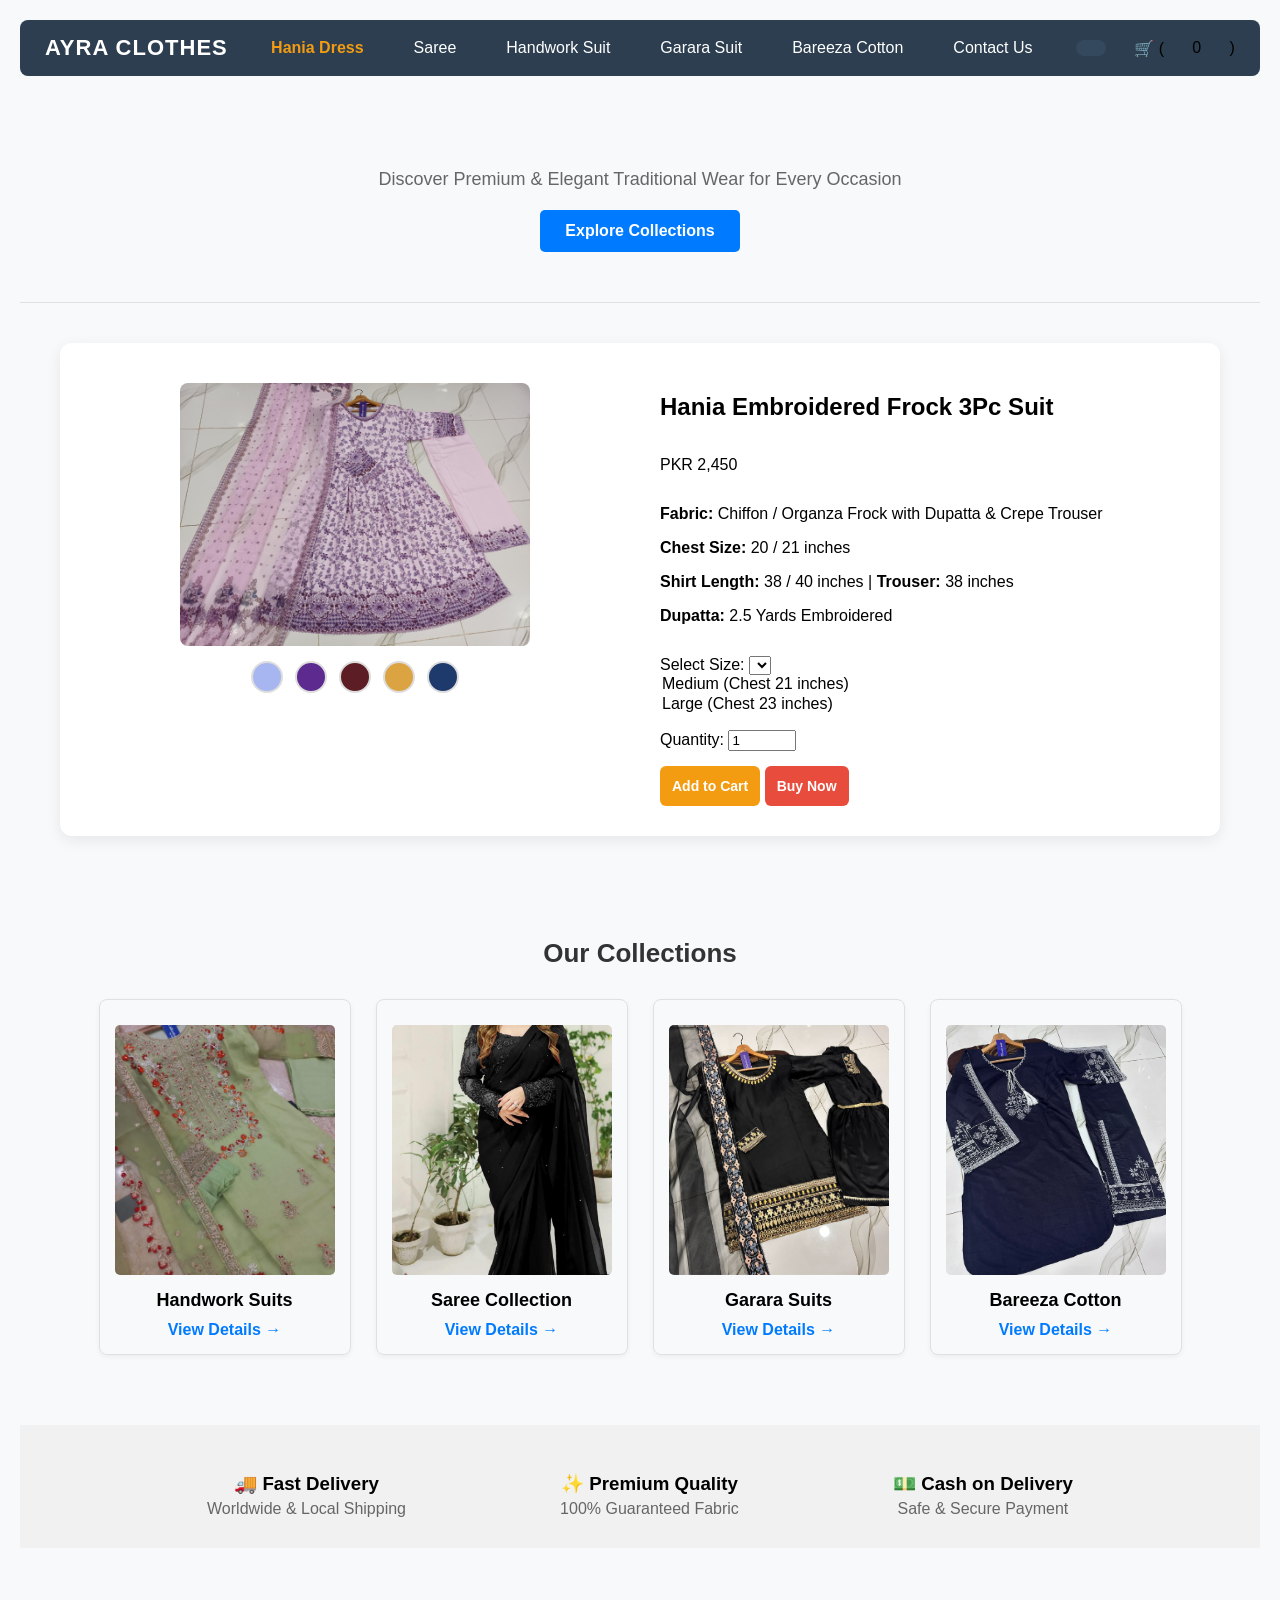
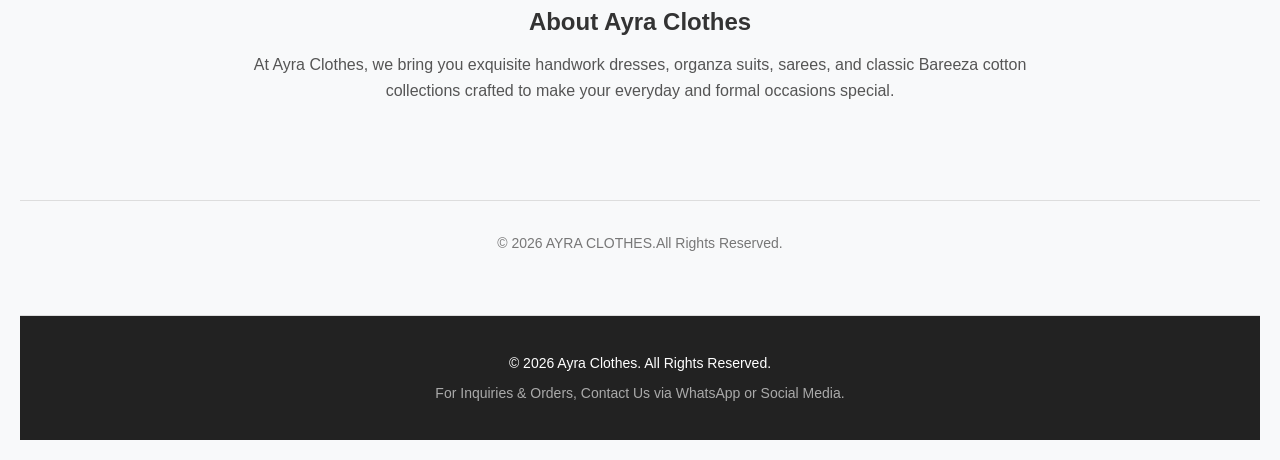
==== commit 64915904: "Update index.html" ====
--- a/index.html
+++ b/index.html
@@ -107,7 +107,7 @@
 
     <!-- Category Card 4 -->
     <div style="border: 1px solid #e0e0e0; border-radius: 8px; padding: 15px; width: 220px; box-shadow: 0 2px 5px rgba(0,0,0,0.05);">
-      <img src="handwork_mustard.jpg" alt="Bareeza Cotton" style="width: 100%; border-radius: 5px; height: 250px; object-fit: cover;">
+      <img src="cotton_navy.jpg" alt="Bareeza Cotton" style="width: 100%; border-radius: 5px; height: 250px; object-fit: cover;">
       <h3 style="font-size: 18px; margin: 15px 0 10px;">Bareeza Cotton</h3>
       <a href="cotton-suit.html" style="text-decoration: none; color: #007bff; font-weight: bold;">View Details &rarr;</a>
     </div>
